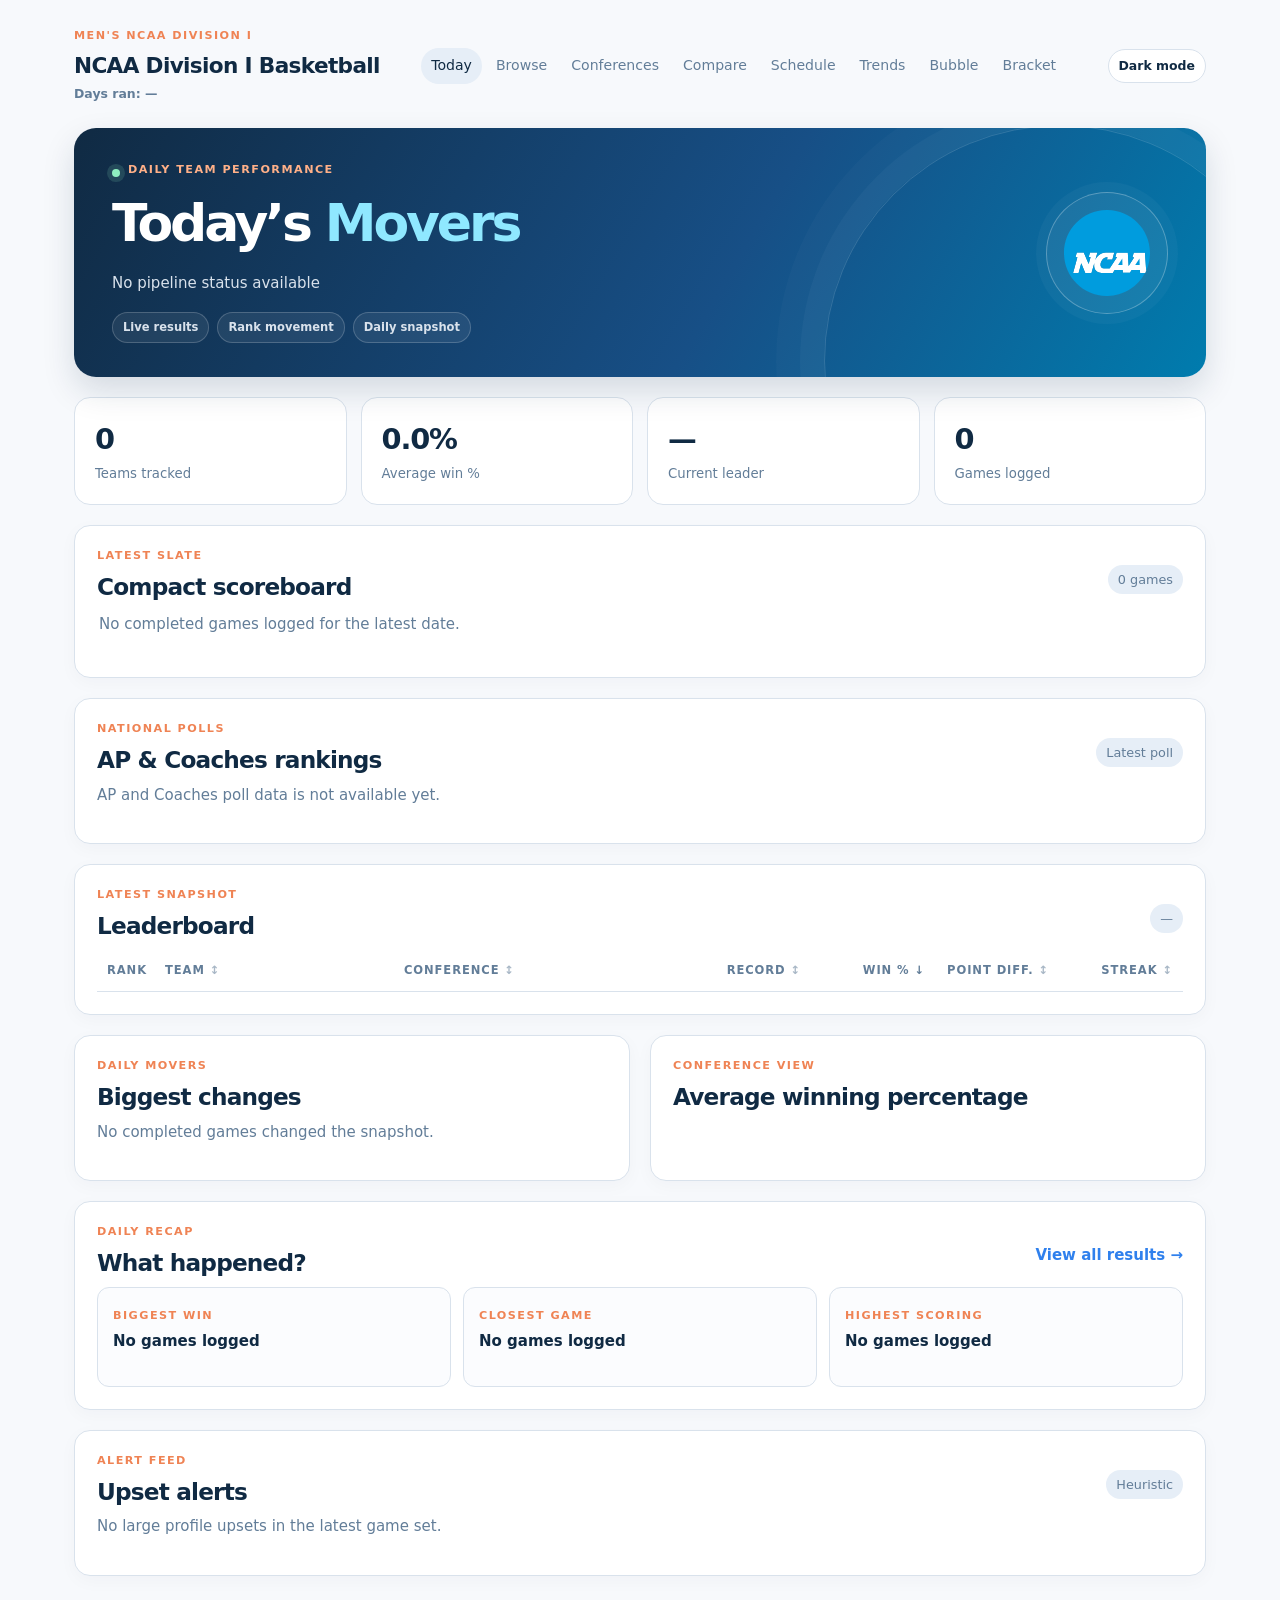
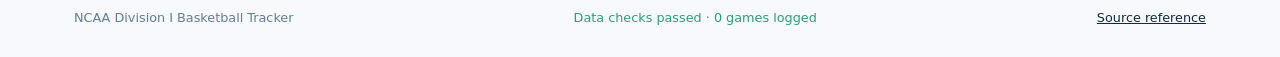
==== site/index.html @ 57444e2e "style: capitalize movers banner label" ====
<!doctype html>
<html lang="en">
<head>
  <meta charset="utf-8">
  <meta name="viewport" content="width=device-width, initial-scale=1">
  <meta name="theme-color" content="#102a43">
  <link rel="manifest" href="manifest.webmanifest"><link rel="icon" type="image/svg+xml" href="assets/ncaa-logo.svg">
  <link rel="stylesheet" href="assets/style.css?v=36">
  <title>NCAA Division I Basketball</title>
</head>
<body data-page="today">
  <header class="site-header">
    <div><p class="eyebrow">Men's NCAA Division I</p><h1>NCAA Division I Basketball</h1><span class="header-days" data-days-ran>Days ran: —</span></div>
    <nav><a class="active" href="index.html">Today</a><a href="browse.html">Browse</a><a href="conferences.html">Conferences</a><a href="compare.html">Compare</a><a href="schedule.html">Schedule</a><a href="trends.html">Trends</a><a href="bubble.html">Bubble</a><a href="bracket.html">Bracket</a></nav><div class="header-actions"><button id="theme-toggle" class="theme-toggle" type="button" aria-pressed="false">Dark mode</button></div>
  </header>
  <main>
    <section class="hero today-hero"><div class="hero-copy"><div class="hero-kicker"><span class="hero-live-dot"></span><p class="eyebrow">Daily team performance</p></div><h2>Today’s <span>Movers</span></h2><p class="muted hero-status" id="run-status">Loading tracker data…</p><div class="hero-tags"><span>Live results</span><span>Rank movement</span><span>Daily snapshot</span></div></div><div class="hero-mark"><img src="assets/ncaa-logo.svg" alt="NCAA logo"></div></section>
    <section class="metric-grid" id="metrics"></section>
    <section class="panel scoreboard-panel"><div class="panel-heading"><div><p class="eyebrow">Latest slate</p><h2>Compact scoreboard</h2></div><span class="pill" id="scoreboard-count">—</span></div><div id="scoreboard" class="scoreboard-strip"></div></section>
    <section class="panel polls-panel"><div class="panel-heading"><div><p class="eyebrow">National polls</p><h2>AP &amp; Coaches rankings</h2></div><span class="pill" id="poll-week">Loading…</span></div><div id="polls" class="poll-grid"></div></section>
    <section class="panel"><div class="panel-heading"><div><p class="eyebrow">Latest snapshot</p><h2>Leaderboard</h2></div><span class="pill" id="latest-date">—</span></div><div class="table-wrap"><table id="leaders"><thead><tr><th>Rank</th><th data-sort="item" tabindex="0" title="Sort by team">Team</th><th data-sort="conference" tabindex="0" title="Sort by conference">Conference</th><th data-sort="record" tabindex="0" title="Sort by record">Record</th><th data-sort="win_pct" tabindex="0" title="Sort by win percentage">Win %</th><th data-sort="point_diff" tabindex="0" title="Sort by point differential">Point diff.</th><th data-sort="streak" tabindex="0" title="Sort by streak">Streak</th></tr></thead><tbody></tbody></table></div></section>
    <section class="split-grid"><div class="panel"><p class="eyebrow">Daily movers</p><h2>Biggest changes</h2><div id="movers" class="stack-list"></div></div><div class="panel"><p class="eyebrow">Conference view</p><h2>Average winning percentage</h2><div id="conferences" class="bar-list"></div></div></section>
    <section class="panel"><div class="panel-heading"><div><p class="eyebrow">Daily recap</p><h2>What happened?</h2></div><a class="text-link" href="schedule.html">View all results →</a></div><div id="daily-recap" class="recap-grid"></div></section>
    <section class="panel"><div class="panel-heading"><div><p class="eyebrow">Alert feed</p><h2>Upset alerts</h2></div><span class="pill">Heuristic</span></div><div id="upsets" class="stack-list"></div></section>
  </main>
  <footer><span>NCAA Division I Basketball Tracker</span><span id="data-quality">Checking data…</span><a href="https://www.ncaa.com/scoreboard/basketball-men/d1" rel="noreferrer">Source reference</a></footer>
  <script src="assets/app.js?v=36"></script>
</body>
</html>
---- site/assets/style.css ----
:root { --ink:#102a43; --muted:#627d98; --paper:#f7f9fc; --panel:#fff; --subtle:#fbfcfe; --line:#d9e2ec; --soft:#e6eef7; --control:#fff; --accent:#ef8354; --blue:#2f80ed; --green:#2d9d78; --red:#c0504d; --green-soft:#dff3eb; --red-soft:#fae8e7; --accent-soft:#fff1eb; --tooltip-bg:#102a43; --tooltip-ink:#fff; }
:root[data-theme="dark"] { color-scheme:dark; --ink:#e8eef7; --muted:#9fb3c8; --paper:#0d1824; --panel:#142437; --subtle:#102030; --line:#2a4058; --soft:#20364e; --control:#102030; --accent:#ff9a6d; --blue:#67a5ff; --green:#55c99c; --red:#f08b88; --green-soft:#1d4a3c; --red-soft:#522c31; --accent-soft:#4b2b21; --tooltip-bg:#e8eef7; --tooltip-ink:#102a43; }
* { box-sizing:border-box; }
body { margin:0; background:var(--paper); color:var(--ink); font:15px/1.5 Inter, ui-sans-serif, system-ui, -apple-system, BlinkMacSystemFont, "Segoe UI", sans-serif; }
a { color:inherit; }
.site-header, main, footer { max-width:1180px; margin:0 auto; padding-left:24px; padding-right:24px; }
.site-header { display:flex; align-items:center; justify-content:space-between; gap:24px; padding-top:28px; padding-bottom:24px; }
h1,h2,h3,p { margin-top:0; } h1 { margin-bottom:0; font-size:1.35rem; letter-spacing:-.03em; } h2 { margin-bottom:6px; font-size:1.45rem; letter-spacing:-.035em; } h3 { margin-bottom:5px; font-size:1.3rem; }
nav { display:flex; gap:4px; flex-wrap:wrap; justify-content:flex-end; } nav a { padding:7px 10px; text-decoration:none; color:var(--muted); border-radius:999px; font-size:.88rem; } nav a:hover, nav a.active { color:var(--ink); background:var(--soft); }
.eyebrow { margin-bottom:5px; color:var(--accent); font-size:.7rem; font-weight:800; letter-spacing:.13em; text-transform:uppercase; } .muted { color:var(--muted); }
.hero { display:flex; align-items:center; justify-content:space-between; min-height:205px; padding:34px 38px; margin-bottom:20px; border-radius:22px; background:linear-gradient(125deg,#102a43,#1d4e89); color:white; box-shadow:0 14px 32px #102a4325; } .hero .eyebrow { color:#ffb088; } .hero h2 { font-size:2.7rem; max-width:600px; margin-bottom:8px; } .hero .muted { color:#d9e2ec; } .hero-mark { display:grid; place-items:center; width:92px; height:92px; border:1px solid #ffffff40; border-radius:50%; background:#ffffff12; font-size:3rem; transform:rotate(-8deg); } .hero.compact { min-height:140px; }
.today-hero { position:relative; min-height:230px; overflow:hidden; background:linear-gradient(120deg,#102a43 0%,#174f86 58%,#007cae 100%); }.today-hero::after { content:""; position:absolute; right:-90px; bottom:-220px; width:470px; height:470px; border:1px solid #ffffff25; border-radius:50%; box-shadow:0 0 0 24px #ffffff08,0 0 0 48px #ffffff05; }.hero-copy { position:relative; z-index:1; }.hero-kicker { display:flex; align-items:center; gap:8px; }.hero-kicker .eyebrow { margin-bottom:5px; }.hero-live-dot { width:8px; height:8px; border-radius:50%; background:#8ff0c0; box-shadow:0 0 0 5px #8ff0c025; }.today-hero h2 { max-width:650px; margin-bottom:10px; font-size:3.25rem; letter-spacing:-.06em; }.today-hero h2 span { color:#8fe8ff; }.hero-status { max-width:600px; margin-bottom:18px; }.hero-tags { display:flex; flex-wrap:wrap; gap:8px; }.hero-tags span { padding:6px 10px; border:1px solid #ffffff30; border-radius:999px; background:#ffffff12; color:#d9e2ec; font-size:.72rem; font-weight:700; }.today-hero .hero-mark { z-index:1; flex:0 0 122px; width:122px; height:122px; border-color:#ffffff45; background:#ffffff14; transform:none; box-shadow:0 0 0 10px #ffffff08; }.today-hero .hero-mark img { width:86px; height:86px; object-fit:contain; }
.hero.compact:not(.team-profile-hero) { position:relative; min-height:166px; overflow:hidden; border:1px solid #ffffff18; background:linear-gradient(120deg,#102a43 0%,#174f86 62%,#007cae 100%); }.hero.compact:not(.team-profile-hero)::before { content:""; position:absolute; z-index:0; top:50%; right:42px; width:84px; height:84px; background:url("ncaa-logo.svg") center/contain no-repeat; opacity:.9; transform:translateY(-50%); }.hero.compact:not(.team-profile-hero)::after { content:""; position:absolute; right:-90px; bottom:-240px; width:430px; height:430px; border:1px solid #ffffff22; border-radius:50%; box-shadow:0 0 0 22px #ffffff07,0 0 0 44px #ffffff04; }.hero.compact:not(.team-profile-hero) > div:first-child { position:relative; z-index:1; max-width:calc(100% - 130px); }.hero.compact:not(.team-profile-hero) .eyebrow { color:#8fe8ff; }.hero.compact:not(.team-profile-hero) h2 { margin-bottom:9px; font-size:2.25rem; letter-spacing:-.05em; }.hero.compact:not(.team-profile-hero) .muted { max-width:760px; color:#d9e2ec; }
.header-days { display:block; margin-top:3px; color:var(--muted); font-size:.78rem; font-weight:700; }
.metric-grid, .summary-grid { display:grid; grid-template-columns:repeat(4,1fr); gap:14px; margin-bottom:20px; }.summary-grid { grid-template-columns:repeat(3,1fr); margin-top:16px; }.metric { padding:20px; background:var(--panel); border:1px solid var(--line); border-radius:16px; }.metric strong { display:block; font-size:1.8rem; letter-spacing:-.04em; }.metric span { color:var(--muted); font-size:.83rem; }
.panel { padding:22px; margin-bottom:20px; background:var(--panel); border:1px solid var(--line); border-radius:16px; box-shadow:0 5px 18px #102a4308; }.panel-heading,.chart-label { display:flex; align-items:center; justify-content:space-between; gap:16px; }.pill { padding:5px 10px; border-radius:999px; background:var(--soft); color:var(--muted); font-size:.8rem; }.text-link { color:var(--blue); text-decoration:none; font-weight:700; }.split-grid { display:grid; grid-template-columns:1fr 1fr; gap:20px; }.stack-list,.bar-list { display:grid; gap:10px; }.stack-row,.bar-row { display:flex; align-items:center; justify-content:space-between; gap:12px; padding:10px 0; border-bottom:1px solid var(--line); }.stack-row:last-child,.bar-row:last-child { border-bottom:0; }.delta-positive { color:var(--green); }.delta-negative { color:var(--red); }
.table-wrap { overflow:auto; } table { width:100%; border-collapse:collapse; min-width:660px; } th,td { padding:12px 10px; border-bottom:1px solid var(--line); text-align:left; white-space:nowrap; } th { color:var(--muted); font-size:.72rem; letter-spacing:.08em; text-transform:uppercase; } td:first-child { font-weight:700; } tbody tr:hover { background:var(--subtle); }
#leaders, #browse-table { table-layout:fixed; }
#leaders th:first-child, #leaders td:first-child, #browse-table th:first-child, #browse-table td:first-child { width:58px; text-align:center; }
#leaders th:nth-child(2), #leaders td:nth-child(2) { width:22%; text-align:left; }
#leaders th:nth-child(3), #leaders td:nth-child(3) { width:27%; text-align:left; }
#leaders th:nth-child(n+4), #leaders td:nth-child(n+4), #browse-table th:nth-child(n+4), #browse-table td:nth-child(n+4) { text-align:right; }
#browse-table th:nth-child(2), #browse-table td:nth-child(2) { width:21%; text-align:left; }
#browse-table th:nth-child(3), #browse-table td:nth-child(3) { width:25%; text-align:left; }
#browse-table th:nth-child(4), #browse-table td:nth-child(4) { width:58px; }
#browse-table th:nth-child(5), #browse-table td:nth-child(5), #browse-table th:nth-child(6), #browse-table td:nth-child(6) { width:82px; }
#browse-table th:nth-child(7), #browse-table td:nth-child(7), #browse-table th:nth-child(8), #browse-table td:nth-child(8), #browse-table th:nth-child(9), #browse-table td:nth-child(9), #browse-table th:nth-child(10), #browse-table td:nth-child(10) { width:78px; }
#leaders th[data-sort] { cursor:pointer; user-select:none; }
#leaders th[data-sort]::after { content:" ↕"; color:var(--muted); opacity:.55; }
#leaders th[data-sort][data-order="asc"]::after { content:" ↑"; opacity:1; }
#leaders th[data-sort][data-order="desc"]::after { content:" ↓"; opacity:1; }
.rank-pill { display:inline-grid; place-items:center; min-width:24px; height:24px; margin-right:8px; border-radius:50%; background:var(--soft); color:var(--ink); font-size:.72rem; font-weight:800; }
.rank-cell { width:58px; color:var(--muted); text-align:center; font-weight:800; }.rank-number { display:inline-block; min-width:22px; }.rank-move { display:inline-block; margin-left:4px; font-size:.66rem; font-weight:900; }.rank-move.up { color:var(--green); }.rank-move.down { color:var(--red); }.rank-move.neutral { color:var(--muted); opacity:.7; }
.team-cell { display:inline-flex; align-items:center; gap:9px; min-width:0; }
.team-link { display:inline-flex; align-items:center; gap:9px; min-width:0; flex:1; color:inherit; text-decoration:none; }.team-link:hover .team-name { color:var(--blue); }
.logo-frame { position:relative; display:inline-block; width:30px; height:30px; flex:0 0 30px; }
.team-logo, .logo-fallback { position:absolute; inset:0; width:30px; height:30px; border-radius:50%; }
.team-logo { object-fit:contain; z-index:1; background:#fff; }
.logo-fallback { display:grid; place-items:center; background:var(--soft); color:var(--ink); font-size:.62rem; font-weight:800; letter-spacing:-.03em; }.team-name { flex:1; min-width:0; overflow:hidden; text-overflow:ellipsis; }
.conference-cell { display:inline-flex; align-items:center; gap:7px; min-width:0; }.conference-name { overflow:hidden; text-overflow:ellipsis; }.conference-mark { position:relative; display:inline-block; width:25px; height:25px; flex:0 0 25px; }.conference-mark.large { width:38px; height:38px; flex-basis:38px; }.conference-logo, .conference-logo-fallback { position:absolute; inset:0; width:100%; height:100%; border-radius:7px; }.conference-logo { z-index:1; object-fit:contain; background:#fff; }.conference-logo-fallback { display:grid; place-items:center; padding:2px; background:var(--soft); color:var(--ink); font-size:.46rem; font-weight:900; line-height:1; text-align:center; }.conference-mark.large .conference-logo-fallback { font-size:.58rem; }
.team-card .team-cell { font-size:1.3rem; }
.controls { display:flex; align-items:end; gap:14px; flex-wrap:wrap; margin-bottom:18px; } label { display:grid; gap:5px; color:var(--muted); font-size:.78rem; font-weight:700; } input,select { min-width:170px; padding:9px 11px; border:1px solid var(--line); border-radius:9px; background:var(--control); color:var(--ink); font:inherit; }.control-title { margin:0 0 8px auto; font-size:1rem; }.table-note { align-self:center; margin-left:auto; color:var(--muted); font-size:.82rem; }.checkbox-label { display:flex; align-items:center; gap:8px; min-height:38px; }.checkbox-label input { min-width:16px; width:16px; height:16px; accent-color:var(--blue); }
.recap-grid { display:grid; grid-template-columns:repeat(3,1fr); gap:12px; }.recap-card { min-height:100px; padding:15px; border:1px solid var(--line); border-radius:12px; background:var(--subtle); }.recap-card strong { display:block; margin:5px 0 10px; }.recap-card small { color:var(--muted); }
.alert-row { display:flex; align-items:center; justify-content:space-between; gap:12px; padding:12px 0; border-bottom:1px solid var(--line); }.alert-row:last-child { border-bottom:0; }.badge { display:inline-block; padding:4px 8px; border-radius:999px; background:var(--accent-soft); color:var(--accent); font-size:.68rem; font-weight:800; letter-spacing:.06em; text-transform:uppercase; }.badge.winner { background:var(--green-soft); color:var(--green); }.badge.loser { background:var(--red-soft); color:var(--red); }
.comparison-grid { display:grid; grid-template-columns:1fr 1fr; gap:14px; }.team-card { padding:20px; border:1px solid var(--line); border-radius:14px; background:var(--subtle); }.team-card h3 { margin-bottom:10px; }.team-card > strong { display:block; font-size:2rem; letter-spacing:-.05em; }.team-card > span:not(.eyebrow) { color:var(--muted); }.form-strip { display:flex; gap:5px; margin-top:15px; }.form-strip.large { gap:8px; min-height:34px; }.form-dot { display:inline-grid; place-items:center; width:25px; height:25px; border-radius:50%; font-size:.68rem; font-weight:800; }.form-dot.winner { background:var(--green-soft); color:var(--green); }.form-dot.loser { background:var(--red-soft); color:var(--red); }.comparison-bars { display:grid; gap:13px; margin-top:22px; padding-top:20px; border-top:1px solid var(--line); }.comparison-row { display:grid; grid-template-columns:95px 70px 1fr 70px; align-items:center; gap:10px; }.comparison-row > span { color:var(--muted); font-size:.82rem; }.comparison-row > strong:last-child { text-align:right; }.compare-bar { display:flex; gap:3px; align-items:center; }.compare-bar i,.compare-bar em { display:block; height:8px; border-radius:999px; background:var(--blue); }.compare-bar em { background:var(--accent); }
.chart-card { margin-top:20px; padding-top:18px; border-top:1px solid var(--line); }.chart-label strong { color:var(--blue); } canvas { display:block; width:100%; height:240px; margin-top:8px; }
.header-actions { display:flex; align-items:center; gap:8px; }
.theme-toggle { padding:7px 10px; border:1px solid var(--line); border-radius:999px; background:var(--panel); color:var(--ink); font:inherit; font-size:.78rem; font-weight:700; cursor:pointer; }
.theme-toggle:hover, .favorite-button:hover { border-color:var(--blue); color:var(--blue); }
.favorite-button { flex:0 0 auto; width:25px; height:25px; padding:0; border:1px solid transparent; border-radius:50%; background:transparent; color:var(--muted); font-size:1.05rem; line-height:1; cursor:pointer; }
.favorite-button.is-favorite { color:#e2a400; }
[data-tooltip] { position:relative; }
[data-tooltip] { cursor:help; }
[data-tooltip]::after { content:attr(data-tooltip); position:absolute; z-index:30; left:50%; bottom:calc(100% + 8px); width:max-content; max-width:240px; padding:7px 9px; border-radius:7px; background:var(--tooltip-bg); color:var(--tooltip-ink); font-size:.72rem; font-weight:500; line-height:1.35; letter-spacing:0; text-transform:none; white-space:normal; box-shadow:0 5px 16px #102a4330; opacity:0; pointer-events:none; transform:translate(-50%, 4px); transition:opacity .15s ease, transform .15s ease; }
[data-tooltip]:hover::after, [data-tooltip]:focus-visible::after { opacity:1; transform:translate(-50%, 0); }
.tooltip-term { border-bottom:1px dotted currentColor; }
.scoreboard-strip { display:flex; gap:10px; overflow-x:auto; padding:2px 2px 5px; }
.score-card { flex:0 0 220px; padding:12px; border:1px solid var(--line); border-radius:12px; background:var(--subtle); }
.score-card-top { display:flex; align-items:center; justify-content:space-between; min-height:20px; margin-bottom:5px; color:var(--muted); font-size:.68rem; font-weight:700; text-transform:uppercase; }
.score-card-top .badge { padding:3px 6px; font-size:.58rem; }
.score-line { display:flex; align-items:center; gap:8px; padding:5px 0; }.score-line .team-cell { flex:1; min-width:0; gap:6px; font-size:.82rem; }.score-line .logo-frame, .score-line .team-logo, .score-line .logo-fallback { width:24px; height:24px; }.score-line .logo-frame { flex-basis:24px; }.score-line strong { min-width:24px; text-align:right; font-size:1rem; }.score-line.score-winner strong { color:var(--ink); }.score-line:not(.score-winner) strong { color:var(--muted); font-weight:500; }
.poll-grid { display:grid; grid-template-columns:repeat(2,minmax(0,1fr)); gap:14px; }.poll-card { min-width:0; padding:16px; border:1px solid var(--line); border-radius:12px; background:var(--subtle); }.poll-card-heading { display:flex; align-items:flex-start; justify-content:space-between; gap:10px; margin-bottom:8px; }.poll-card-heading h3 { margin-bottom:0; }.poll-list { display:grid; gap:0; }.poll-row { display:flex; align-items:center; gap:7px; min-height:42px; padding:5px 0; border-bottom:1px solid var(--line); }.poll-row:last-child { border-bottom:0; }.poll-rank { flex:0 0 24px; color:var(--muted); font-size:.78rem; font-weight:900; text-align:center; }.poll-row .team-cell { flex:1; min-width:0; gap:6px; font-size:.84rem; }.poll-row .logo-frame, .poll-row .team-logo, .poll-row .logo-fallback { width:24px; height:24px; }.poll-row .logo-frame { flex-basis:24px; }.poll-meta { max-width:145px; overflow:hidden; color:var(--muted); font-size:.65rem; text-align:right; text-overflow:ellipsis; white-space:nowrap; }.poll-trend { flex:0 0 27px; font-size:.7rem; font-weight:900; text-align:right; }.poll-trend.up { color:var(--green); }.poll-trend.down { color:var(--red); }.poll-trend.neutral { color:var(--muted); }
.team-profile-hero { align-items:center; }.team-profile-hero h2 { margin-bottom:6px; }.team-hero-logo { display:grid; place-items:center; min-width:130px; }.team-hero-logo .team-cell { display:flex; flex-direction:column; gap:7px; }.team-hero-logo .team-link { display:block; }.team-hero-logo .team-name { display:none; }.team-hero-logo .logo-frame, .team-hero-logo .team-logo, .team-hero-logo .logo-fallback { width:82px; height:82px; }.team-hero-logo .logo-frame { flex-basis:82px; }.team-poll-list { display:grid; gap:0; }.team-poll-row { display:grid; grid-template-columns:1fr auto; gap:5px 12px; align-items:center; padding:11px 0; border-bottom:1px solid var(--line); }.team-poll-row:last-child { border-bottom:0; }.team-poll-row strong { font-size:1.3rem; }.team-poll-row small { grid-column:1 / -1; color:var(--muted); }.team-poll-row small .poll-trend { margin-left:6px; }.team-chart-grid { display:grid; grid-template-columns:1fr 1fr; gap:20px; }.team-chart-grid .chart-card { margin-top:0; padding-top:0; border-top:0; }
.team-profile-hero { border-top:4px solid var(--team-accent,var(--blue)); background:linear-gradient(135deg,var(--subtle),var(--team-accent-soft,var(--panel))); }.team-profile-hero .team-hero-logo { padding:12px; border-radius:18px; background:var(--panel); box-shadow:0 0 0 6px var(--team-accent-soft,rgba(47,128,237,.1)); }.team-color-accent .logo-frame { box-shadow:0 0 0 2px var(--team-accent); }.conference-color-accent .conference-mark { box-shadow:0 0 0 2px var(--conference-accent-soft); }.conference-color-accent .conference-name { color:var(--conference-accent); font-weight:800; } #conference-table tbody tr.conference-team-row { box-shadow:inset 3px 0 0 var(--team-accent); } #conference-table tbody tr.conference-team-row .team-name { border-bottom:2px solid var(--team-accent); }
.team-profile-hero { background:var(--panel); }.team-profile-hero .team-hero-logo { box-shadow:0 0 0 3px var(--team-accent-soft,rgba(47,128,237,.1)); }.conference-color-accent .conference-name { color:var(--ink); }
.team-profile-hero { color:var(--ink); }.team-profile-hero .eyebrow { color:var(--team-accent,var(--accent)); }.team-profile-hero .muted { color:var(--muted); }
.bracket-actions { display:flex; flex-wrap:wrap; gap:8px; }.bracket-region { overflow:hidden; }.bracket-rounds { display:flex; gap:14px; overflow-x:auto; padding-bottom:6px; }.bracket-round { flex:0 0 230px; }.bracket-round h3 { color:var(--muted); font-size:.9rem; }.bracket-games { display:grid; gap:10px; }.bracket-game { padding:9px; border:1px solid var(--line); border-radius:10px; background:var(--panel); }.bracket-seed-label { margin-bottom:4px; color:var(--muted); font-size:.65rem; font-weight:800; letter-spacing:.08em; text-transform:uppercase; }.bracket-pick { display:flex; align-items:center; gap:6px; width:100%; padding:5px; border:1px solid transparent; border-radius:7px; background:transparent; color:var(--ink); font:inherit; text-align:left; cursor:pointer; }.bracket-pick:hover { background:var(--soft); }.bracket-pick.selected { border-color:var(--blue); background:var(--soft); }.bracket-pick .team-cell { flex:1; min-width:0; gap:6px; font-size:.78rem; }.bracket-pick .logo-frame, .bracket-pick .team-logo, .bracket-pick .logo-fallback { width:23px; height:23px; }.bracket-pick .logo-frame { flex-basis:23px; }.bracket-score { flex:0 0 28px; text-align:right; font-size:.8rem; }.bracket-game small { display:block; margin-top:5px; color:var(--muted); font-size:.65rem; }.final-grid { display:grid; grid-template-columns:1fr 1fr; gap:14px; }.championship-game { grid-column:1 / -1; width:100%; max-width:360px; justify-self:center; }.status-good { color:var(--green); }.status-warn { color:var(--red); } footer { display:flex; justify-content:space-between; gap:12px; padding-top:12px; padding-bottom:30px; color:var(--muted); font-size:.8rem; } footer a { color:var(--ink); }
.bracket-actions { display:flex; flex-wrap:wrap; gap:8px; } #bracket-summary { grid-template-columns:repeat(3,minmax(0,1fr)); } #bracket-regions { display:grid; grid-template-columns:repeat(2,minmax(0,1fr)); gap:20px; } .bracket-region { padding:16px; border-top:4px solid var(--blue); } .bracket-region.right { border-top-color:var(--accent); } .bracket-region .panel-heading { margin-bottom:10px; padding-bottom:10px; border-bottom:1px solid var(--line); } .bracket-region .panel-heading h2 { margin-bottom:0; font-size:1.2rem; } .bracket-rounds { display:flex; gap:0; min-width:0; overflow-x:auto; padding:4px 0 8px; } .bracket-region.right .bracket-rounds { flex-direction:row-reverse; } .bracket-round { flex:1 0 118px; min-width:118px; } .bracket-round h3 { margin-bottom:7px; color:var(--muted); font-size:.6rem; letter-spacing:.08em; text-align:center; text-transform:uppercase; } .bracket-games { display:grid; grid-template-rows:repeat(8,minmax(0,1fr)); min-height:720px; position:relative; gap:0; } .bracket-round:nth-child(2) .bracket-game { grid-row:span 2; } .bracket-round:nth-child(3) .bracket-game { grid-row:span 4; } .bracket-round:nth-child(4) .bracket-game { grid-row:span 8; } .bracket-game { align-self:center; min-width:0; min-height:74px; margin:4px 4px; padding:5px; position:relative; border:1px solid var(--line); border-left:3px solid var(--blue); border-radius:8px; background:var(--subtle); box-shadow:0 3px 10px #102a4310; } .bracket-region.right .bracket-game { border-right:3px solid var(--accent); border-left:1px solid var(--line); } .bracket-round:not(:last-child) .bracket-game::after { content:""; position:absolute; top:50%; right:-9px; width:8px; border-top:1px solid var(--line); } .bracket-round:not(:first-child) .bracket-game::before { content:""; position:absolute; top:25%; left:-9px; height:50%; border-left:1px solid var(--line); } .bracket-region.right .bracket-round:not(:last-child) .bracket-game::after { right:auto; left:-9px; } .bracket-region.right .bracket-round:not(:first-child) .bracket-game::before { right:-9px; left:auto; } .bracket-seed-label { margin-bottom:3px; font-size:.55rem; } .bracket-pick { gap:3px; min-width:0; padding:3px 2px; } .bracket-seed { flex:0 0 13px; color:var(--muted); font-size:.6rem; font-weight:800; text-align:center; } .bracket-pick .team-cell { gap:4px; font-size:.68rem; } .bracket-pick .team-name { overflow:hidden; text-overflow:ellipsis; white-space:nowrap; } .bracket-pick .logo-frame, .bracket-pick .team-logo, .bracket-pick .logo-fallback { width:20px; height:20px; } .bracket-pick .logo-frame { flex-basis:20px; } .bracket-score { flex-basis:23px; font-size:.68rem; } .bracket-game small { overflow:hidden; margin-top:3px; font-size:.55rem; text-overflow:ellipsis; white-space:nowrap; } .final-four-board { display:grid; grid-template-columns:1fr 1fr; gap:20px; align-items:start; } .final-four-game { padding:14px; border:1px solid var(--line); border-radius:12px; background:var(--subtle); } .final-four-game .bracket-game { margin:0; box-shadow:none; } .championship-game { grid-column:1 / -1; width:100%; max-width:400px; justify-self:center; padding:16px; border:2px solid var(--accent); border-radius:14px; background:var(--accent-soft); } .championship-game .bracket-game { margin:0; border-color:var(--accent); box-shadow:none; }
.bracket-pick:disabled { cursor:default; opacity:.72; }.bracket-pick:disabled:hover { background:transparent; }.bracket-slot { display:flex; align-items:center; gap:4px; min-height:26px; padding:3px 2px; color:var(--muted); font-size:.62rem; }.bracket-slot.empty { border-bottom:1px dashed var(--line); }
@media (max-width:900px) { nav { justify-content:flex-start; }.site-header { align-items:flex-start; flex-direction:column; }.header-actions { position:absolute; top:24px; right:24px; }.comparison-row { grid-template-columns:75px 60px 1fr 60px; }.comparison-grid,.team-chart-grid { grid-template-columns:1fr; } #bracket-regions { grid-template-columns:1fr; } }
@media (max-width:760px) { .hero { padding:28px; }.hero h2 { font-size:2rem; }.hero-mark { display:none; }.metric-grid,.summary-grid,#bracket-summary { grid-template-columns:repeat(2,1fr); }.split-grid,.recap-grid,.poll-grid { grid-template-columns:1fr; }.control-title { margin:0; width:100%; order:-1; } footer { flex-direction:column; gap:8px; }.table-note { margin-left:0; }.bracket-actions { width:100%; }.bracket-round { flex-basis:108px; min-width:108px; }.bracket-games { min-height:660px; }.final-grid { grid-template-columns:1fr; }.final-four-board { grid-template-columns:1fr; }.championship-game { grid-column:auto; } }
@media (max-width:760px) { .today-hero { min-height:205px; }.today-hero h2 { font-size:2.35rem; }.today-hero .hero-mark { display:grid; flex-basis:72px; width:72px; height:72px; }.today-hero .hero-mark img { width:52px; height:52px; }.hero-tags span { padding:5px 8px; font-size:.65rem; } }
@media (max-width:760px) { .hero.compact:not(.team-profile-hero) { min-height:155px; padding:28px; }.hero.compact:not(.team-profile-hero)::before { right:20px; width:58px; height:58px; }.hero.compact:not(.team-profile-hero) > div:first-child { max-width:calc(100% - 78px); }.hero.compact:not(.team-profile-hero) h2 { font-size:1.9rem; } }
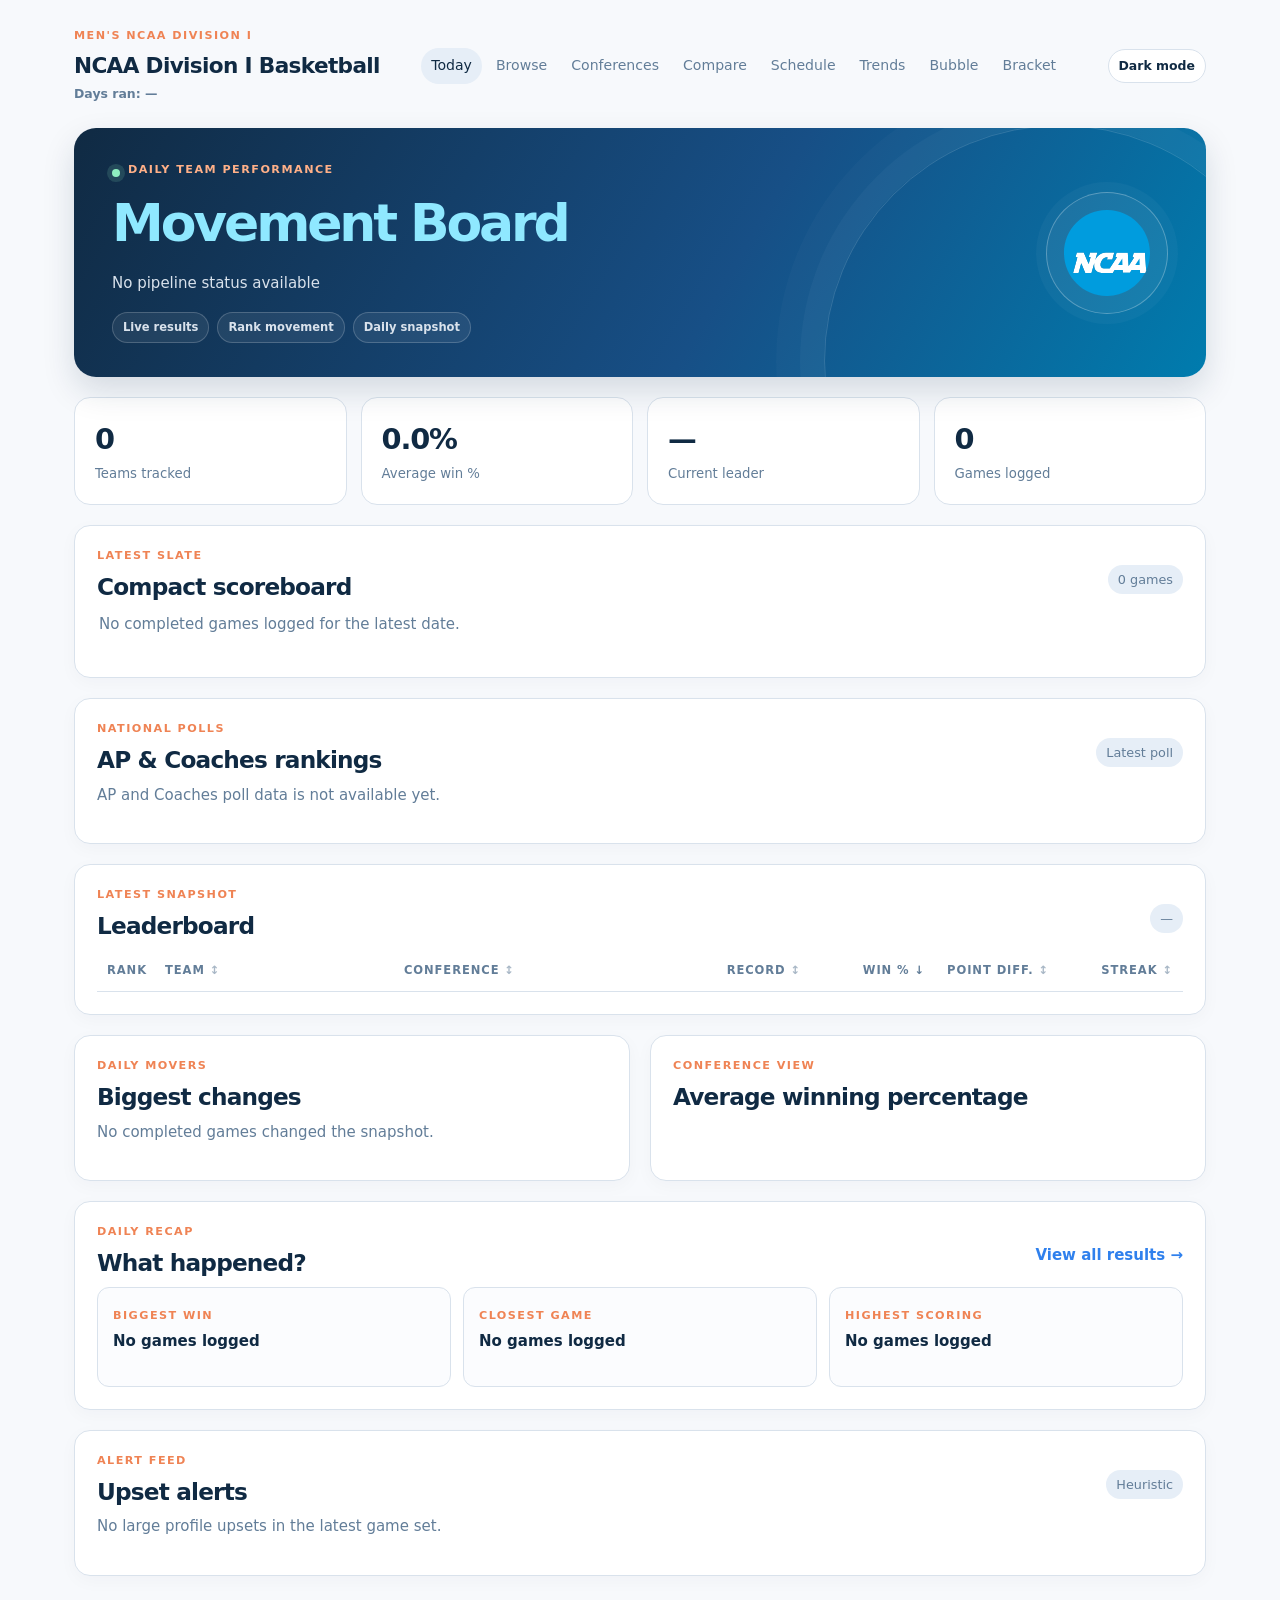
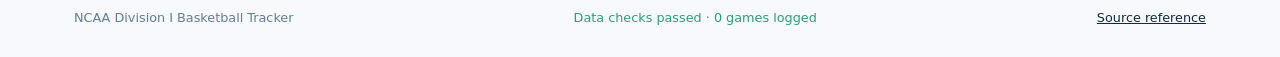
==== commit c78953fc: "style: rename movement banner" ====
--- a/site/index.html
+++ b/site/index.html
@@ -14,7 +14,7 @@
     <nav><a class="active" href="index.html">Today</a><a href="browse.html">Browse</a><a href="conferences.html">Conferences</a><a href="compare.html">Compare</a><a href="schedule.html">Schedule</a><a href="trends.html">Trends</a><a href="bubble.html">Bubble</a><a href="bracket.html">Bracket</a></nav><div class="header-actions"><button id="theme-toggle" class="theme-toggle" type="button" aria-pressed="false">Dark mode</button></div>
   </header>
   <main>
-    <section class="hero today-hero"><div class="hero-copy"><div class="hero-kicker"><span class="hero-live-dot"></span><p class="eyebrow">Daily team performance</p></div><h2>Today’s <span>Movers</span></h2><p class="muted hero-status" id="run-status">Loading tracker data…</p><div class="hero-tags"><span>Live results</span><span>Rank movement</span><span>Daily snapshot</span></div></div><div class="hero-mark"><img src="assets/ncaa-logo.svg" alt="NCAA logo"></div></section>
+    <section class="hero today-hero"><div class="hero-copy"><div class="hero-kicker"><span class="hero-live-dot"></span><p class="eyebrow">Daily team performance</p></div><h2><span>Movement Board</span></h2><p class="muted hero-status" id="run-status">Loading tracker data…</p><div class="hero-tags"><span>Live results</span><span>Rank movement</span><span>Daily snapshot</span></div></div><div class="hero-mark"><img src="assets/ncaa-logo.svg" alt="NCAA logo"></div></section>
     <section class="metric-grid" id="metrics"></section>
     <section class="panel scoreboard-panel"><div class="panel-heading"><div><p class="eyebrow">Latest slate</p><h2>Compact scoreboard</h2></div><span class="pill" id="scoreboard-count">—</span></div><div id="scoreboard" class="scoreboard-strip"></div></section>
     <section class="panel polls-panel"><div class="panel-heading"><div><p class="eyebrow">National polls</p><h2>AP &amp; Coaches rankings</h2></div><span class="pill" id="poll-week">Loading…</span></div><div id="polls" class="poll-grid"></div></section>
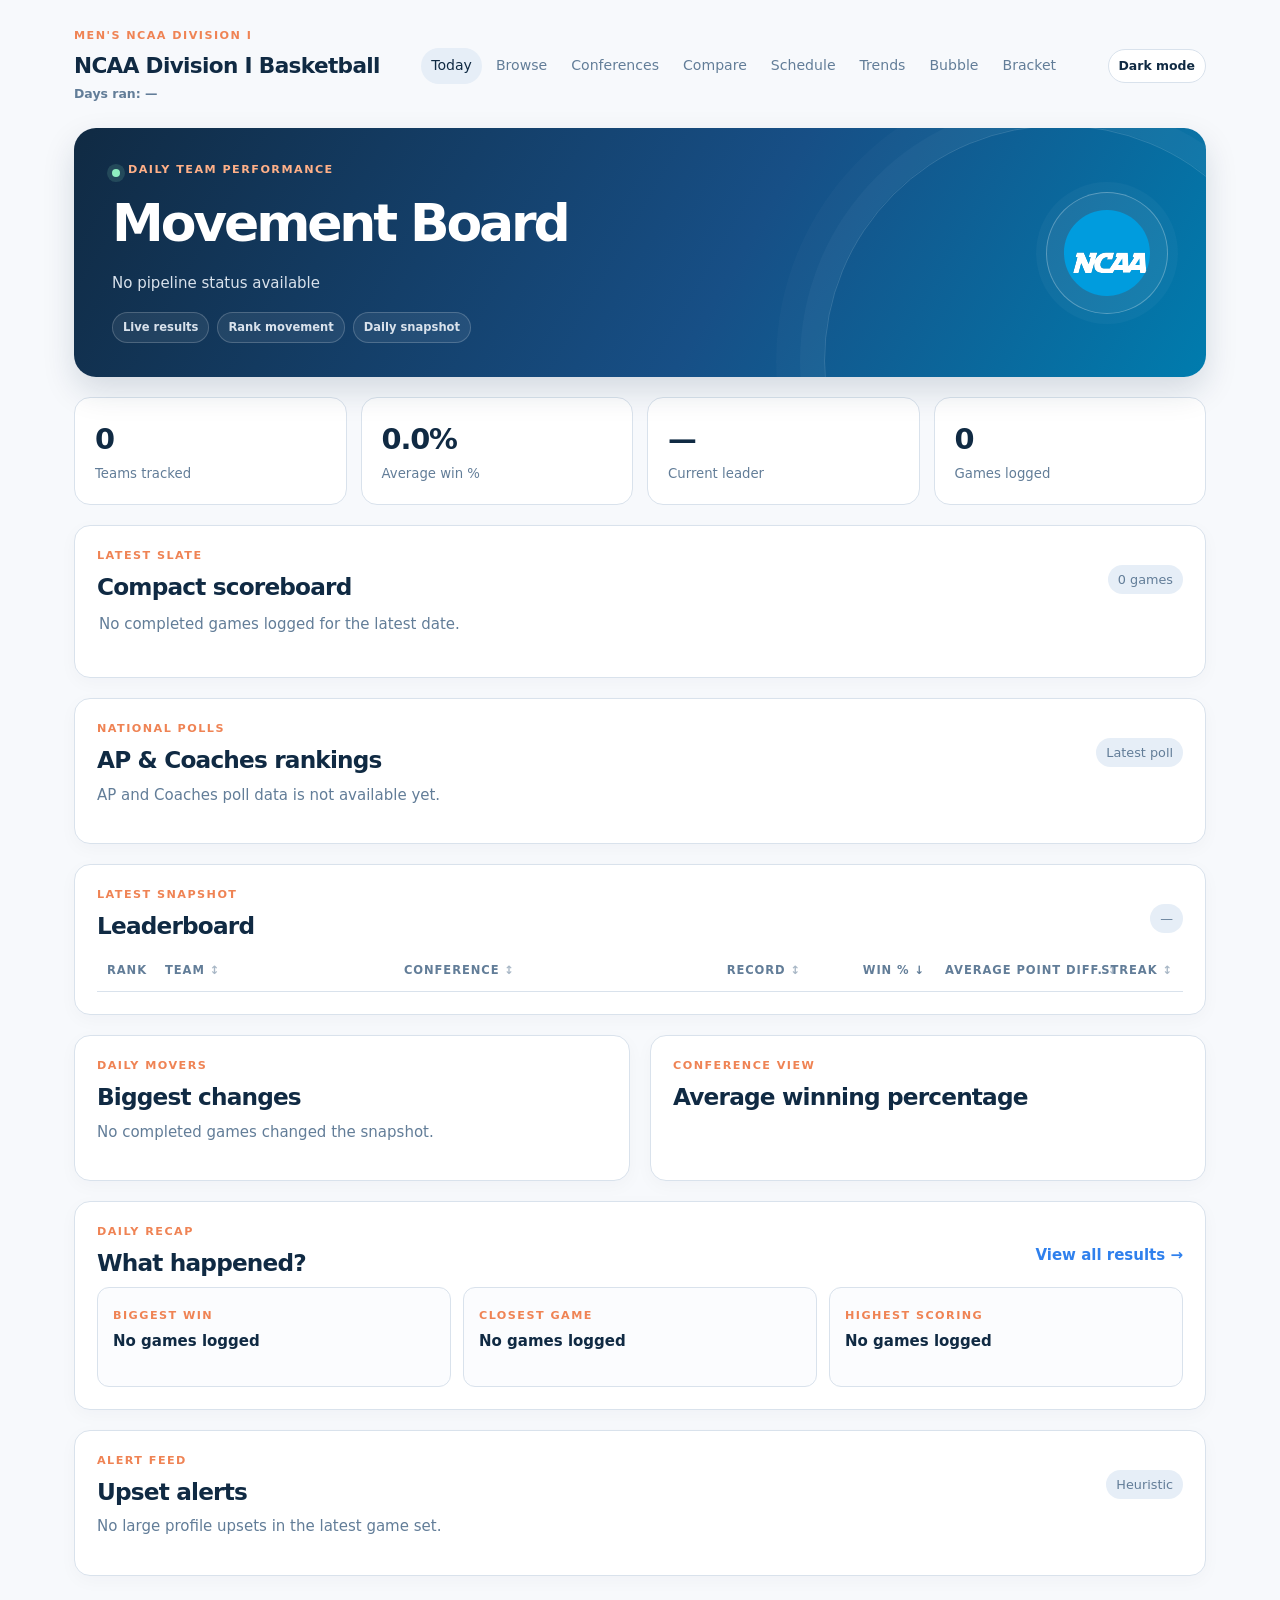
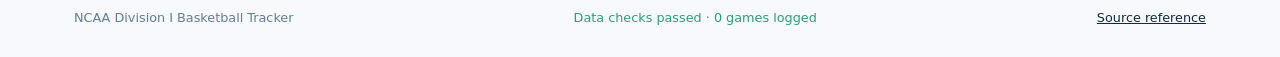
==== commit 8b287f80: "feat: use average point differential throughout tracker" ====
--- a/site/index.html
+++ b/site/index.html
@@ -5,7 +5,7 @@
   <meta name="viewport" content="width=device-width, initial-scale=1">
   <meta name="theme-color" content="#102a43">
   <link rel="manifest" href="manifest.webmanifest"><link rel="icon" type="image/svg+xml" href="assets/ncaa-logo.svg">
-  <link rel="stylesheet" href="assets/style.css?v=36">
+  <link rel="stylesheet" href="assets/style.css?v=37">
   <title>NCAA Division I Basketball</title>
 </head>
 <body data-page="today">
@@ -14,16 +14,16 @@
     <nav><a class="active" href="index.html">Today</a><a href="browse.html">Browse</a><a href="conferences.html">Conferences</a><a href="compare.html">Compare</a><a href="schedule.html">Schedule</a><a href="trends.html">Trends</a><a href="bubble.html">Bubble</a><a href="bracket.html">Bracket</a></nav><div class="header-actions"><button id="theme-toggle" class="theme-toggle" type="button" aria-pressed="false">Dark mode</button></div>
   </header>
   <main>
-    <section class="hero today-hero"><div class="hero-copy"><div class="hero-kicker"><span class="hero-live-dot"></span><p class="eyebrow">Daily team performance</p></div><h2><span>Movement Board</span></h2><p class="muted hero-status" id="run-status">Loading tracker data…</p><div class="hero-tags"><span>Live results</span><span>Rank movement</span><span>Daily snapshot</span></div></div><div class="hero-mark"><img src="assets/ncaa-logo.svg" alt="NCAA logo"></div></section>
+    <section class="hero today-hero"><div class="hero-copy"><div class="hero-kicker"><span class="hero-live-dot"></span><p class="eyebrow">Daily team performance</p></div><h2>Movement Board</h2><p class="muted hero-status" id="run-status">Loading tracker data…</p><div class="hero-tags"><span>Live results</span><span>Rank movement</span><span>Daily snapshot</span></div></div><div class="hero-mark"><img src="assets/ncaa-logo.svg" alt="NCAA logo"></div></section>
     <section class="metric-grid" id="metrics"></section>
     <section class="panel scoreboard-panel"><div class="panel-heading"><div><p class="eyebrow">Latest slate</p><h2>Compact scoreboard</h2></div><span class="pill" id="scoreboard-count">—</span></div><div id="scoreboard" class="scoreboard-strip"></div></section>
     <section class="panel polls-panel"><div class="panel-heading"><div><p class="eyebrow">National polls</p><h2>AP &amp; Coaches rankings</h2></div><span class="pill" id="poll-week">Loading…</span></div><div id="polls" class="poll-grid"></div></section>
-    <section class="panel"><div class="panel-heading"><div><p class="eyebrow">Latest snapshot</p><h2>Leaderboard</h2></div><span class="pill" id="latest-date">—</span></div><div class="table-wrap"><table id="leaders"><thead><tr><th>Rank</th><th data-sort="item" tabindex="0" title="Sort by team">Team</th><th data-sort="conference" tabindex="0" title="Sort by conference">Conference</th><th data-sort="record" tabindex="0" title="Sort by record">Record</th><th data-sort="win_pct" tabindex="0" title="Sort by win percentage">Win %</th><th data-sort="point_diff" tabindex="0" title="Sort by point differential">Point diff.</th><th data-sort="streak" tabindex="0" title="Sort by streak">Streak</th></tr></thead><tbody></tbody></table></div></section>
+    <section class="panel"><div class="panel-heading"><div><p class="eyebrow">Latest snapshot</p><h2>Leaderboard</h2></div><span class="pill" id="latest-date">—</span></div><div class="table-wrap"><table id="leaders"><thead><tr><th>Rank</th><th data-sort="item" tabindex="0" title="Sort by team">Team</th><th data-sort="conference" tabindex="0" title="Sort by conference">Conference</th><th data-sort="record" tabindex="0" title="Sort by record">Record</th><th data-sort="win_pct" tabindex="0" title="Sort by win percentage">Win %</th><th data-sort="point_diff" tabindex="0" title="Sort by average point differential">Average point diff.</th><th data-sort="streak" tabindex="0" title="Sort by streak">Streak</th></tr></thead><tbody></tbody></table></div></section>
     <section class="split-grid"><div class="panel"><p class="eyebrow">Daily movers</p><h2>Biggest changes</h2><div id="movers" class="stack-list"></div></div><div class="panel"><p class="eyebrow">Conference view</p><h2>Average winning percentage</h2><div id="conferences" class="bar-list"></div></div></section>
     <section class="panel"><div class="panel-heading"><div><p class="eyebrow">Daily recap</p><h2>What happened?</h2></div><a class="text-link" href="schedule.html">View all results →</a></div><div id="daily-recap" class="recap-grid"></div></section>
     <section class="panel"><div class="panel-heading"><div><p class="eyebrow">Alert feed</p><h2>Upset alerts</h2></div><span class="pill">Heuristic</span></div><div id="upsets" class="stack-list"></div></section>
   </main>
   <footer><span>NCAA Division I Basketball Tracker</span><span id="data-quality">Checking data…</span><a href="https://www.ncaa.com/scoreboard/basketball-men/d1" rel="noreferrer">Source reference</a></footer>
-  <script src="assets/app.js?v=36"></script>
+    <script src="assets/app.js?v=37"></script>
 </body>
 </html>
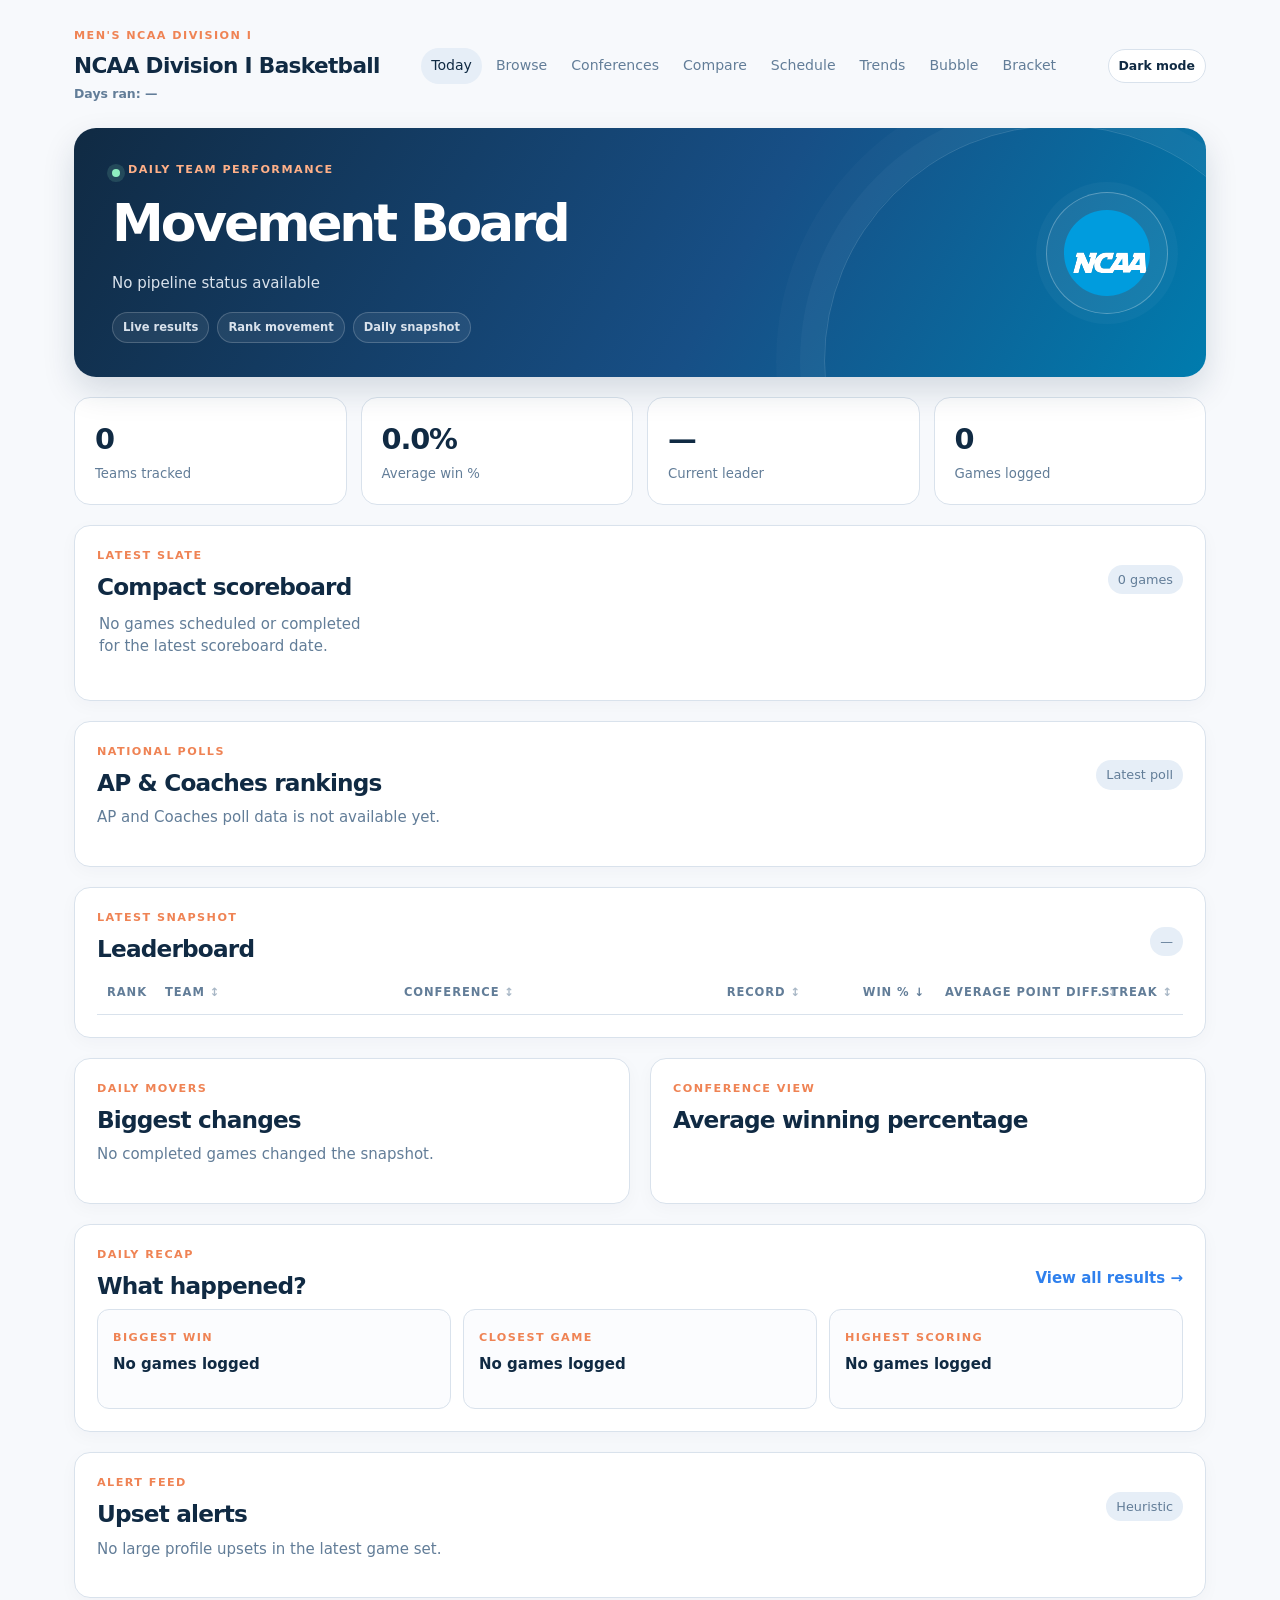
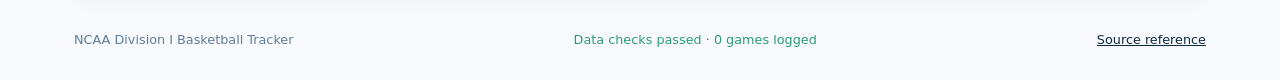
==== commit bcb34d2a: "feat: show every live and in-progress game" ====
--- a/site/index.html
+++ b/site/index.html
@@ -5,7 +5,7 @@
   <meta name="viewport" content="width=device-width, initial-scale=1">
   <meta name="theme-color" content="#102a43">
   <link rel="manifest" href="manifest.webmanifest"><link rel="icon" type="image/svg+xml" href="assets/ncaa-logo.svg">
-  <link rel="stylesheet" href="assets/style.css?v=37">
+  <link rel="stylesheet" href="assets/style.css?v=37"><link rel="stylesheet" href="assets/live.css?v=1">
   <title>NCAA Division I Basketball</title>
 </head>
 <body data-page="today">
@@ -24,6 +24,6 @@
     <section class="panel"><div class="panel-heading"><div><p class="eyebrow">Alert feed</p><h2>Upset alerts</h2></div><span class="pill">Heuristic</span></div><div id="upsets" class="stack-list"></div></section>
   </main>
   <footer><span>NCAA Division I Basketball Tracker</span><span id="data-quality">Checking data…</span><a href="https://www.ncaa.com/scoreboard/basketball-men/d1" rel="noreferrer">Source reference</a></footer>
-    <script src="assets/app.js?v=37"></script>
+    <script src="assets/app.js?v=39"></script>
 </body>
 </html>
--- a/site/assets/live.css
+++ b/site/assets/live.css
@@ -0,0 +1,33 @@
+.scoreboard-strip {
+  display: grid;
+  grid-template-columns: repeat(auto-fill, minmax(220px, 1fr));
+  gap: 10px;
+  overflow: visible;
+}
+
+.score-card {
+  min-width: 0;
+}
+
+.score-card-top > span:last-child {
+  min-width: 0;
+  overflow: hidden;
+  text-align: right;
+  text-overflow: ellipsis;
+  white-space: nowrap;
+}
+
+.score-card .badge.live {
+  background: var(--green-soft);
+  color: var(--green);
+  animation: live-pulse 1.8s ease-in-out infinite;
+}
+
+@keyframes live-pulse {
+  0%, 100% { box-shadow: 0 0 0 0 rgba(85, 201, 156, 0); }
+  50% { box-shadow: 0 0 0 4px rgba(85, 201, 156, .14); }
+}
+
+@media (max-width:760px) {
+  .scoreboard-strip { grid-template-columns: 1fr; }
+}
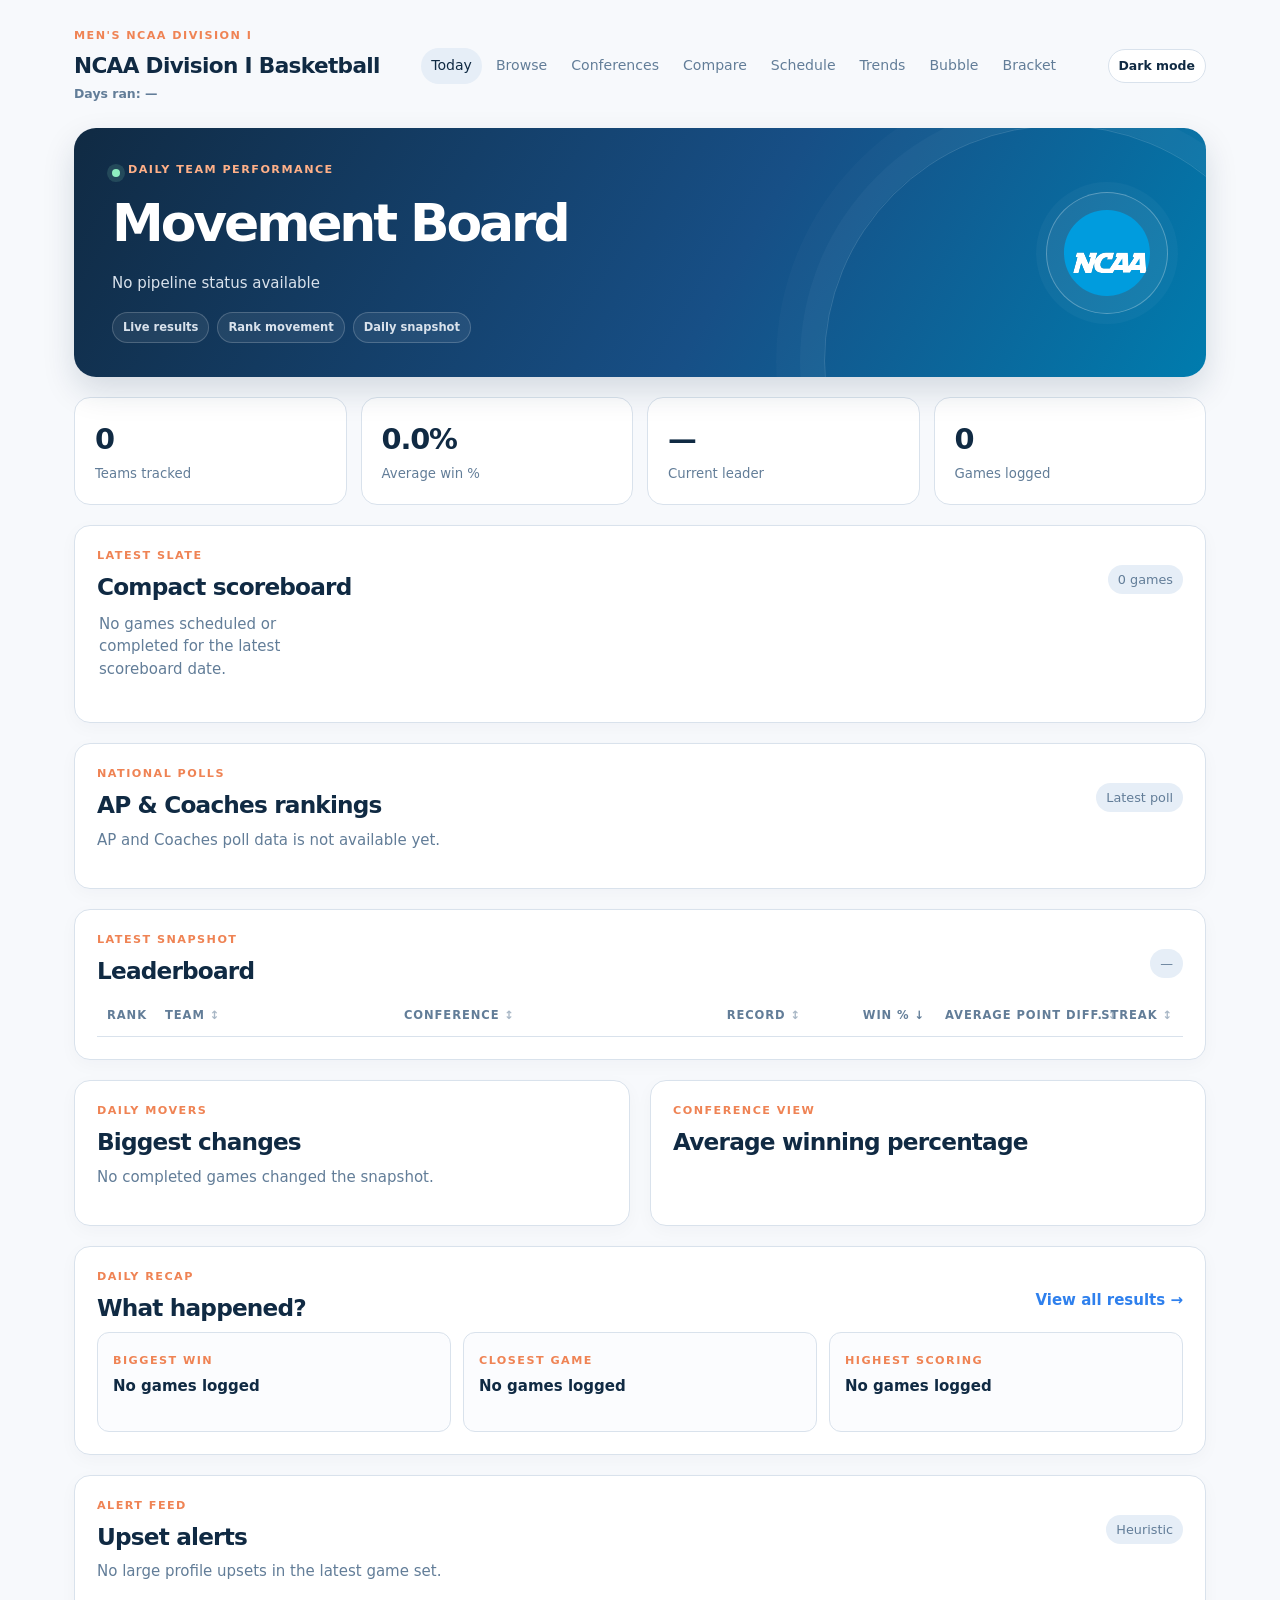
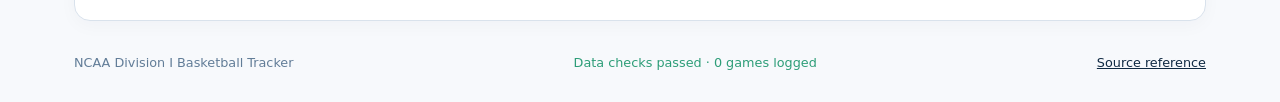
==== commit 8c728694: "feat: add compact expandable scoreboard" ====
--- a/site/index.html
+++ b/site/index.html
@@ -16,7 +16,7 @@
   <main>
     <section class="hero today-hero"><div class="hero-copy"><div class="hero-kicker"><span class="hero-live-dot"></span><p class="eyebrow">Daily team performance</p></div><h2>Movement Board</h2><p class="muted hero-status" id="run-status">Loading tracker data…</p><div class="hero-tags"><span>Live results</span><span>Rank movement</span><span>Daily snapshot</span></div></div><div class="hero-mark"><img src="assets/ncaa-logo.svg" alt="NCAA logo"></div></section>
     <section class="metric-grid" id="metrics"></section>
-    <section class="panel scoreboard-panel"><div class="panel-heading"><div><p class="eyebrow">Latest slate</p><h2>Compact scoreboard</h2></div><span class="pill" id="scoreboard-count">—</span></div><div id="scoreboard" class="scoreboard-strip"></div></section>
+    <section class="panel scoreboard-panel"><div class="panel-heading"><div><p class="eyebrow">Latest slate</p><h2>Compact scoreboard</h2></div><div class="scoreboard-heading-actions"><span class="pill" id="scoreboard-count">—</span><button id="scoreboard-toggle" class="text-link scoreboard-toggle" type="button" hidden aria-expanded="false">View all</button></div></div><div id="scoreboard" class="scoreboard-strip"></div></section>
     <section class="panel polls-panel"><div class="panel-heading"><div><p class="eyebrow">National polls</p><h2>AP &amp; Coaches rankings</h2></div><span class="pill" id="poll-week">Loading…</span></div><div id="polls" class="poll-grid"></div></section>
     <section class="panel"><div class="panel-heading"><div><p class="eyebrow">Latest snapshot</p><h2>Leaderboard</h2></div><span class="pill" id="latest-date">—</span></div><div class="table-wrap"><table id="leaders"><thead><tr><th>Rank</th><th data-sort="item" tabindex="0" title="Sort by team">Team</th><th data-sort="conference" tabindex="0" title="Sort by conference">Conference</th><th data-sort="record" tabindex="0" title="Sort by record">Record</th><th data-sort="win_pct" tabindex="0" title="Sort by win percentage">Win %</th><th data-sort="point_diff" tabindex="0" title="Sort by average point differential">Average point diff.</th><th data-sort="streak" tabindex="0" title="Sort by streak">Streak</th></tr></thead><tbody></tbody></table></div></section>
     <section class="split-grid"><div class="panel"><p class="eyebrow">Daily movers</p><h2>Biggest changes</h2><div id="movers" class="stack-list"></div></div><div class="panel"><p class="eyebrow">Conference view</p><h2>Average winning percentage</h2><div id="conferences" class="bar-list"></div></div></section>
@@ -24,6 +24,6 @@
     <section class="panel"><div class="panel-heading"><div><p class="eyebrow">Alert feed</p><h2>Upset alerts</h2></div><span class="pill">Heuristic</span></div><div id="upsets" class="stack-list"></div></section>
   </main>
   <footer><span>NCAA Division I Basketball Tracker</span><span id="data-quality">Checking data…</span><a href="https://www.ncaa.com/scoreboard/basketball-men/d1" rel="noreferrer">Source reference</a></footer>
-    <script src="assets/app.js?v=39"></script>
+    <script src="assets/app.js?v=41"></script>
 </body>
 </html>
--- a/site/assets/live.css
+++ b/site/assets/live.css
@@ -1,12 +1,42 @@
 .scoreboard-strip {
   display: grid;
-  grid-template-columns: repeat(auto-fill, minmax(220px, 1fr));
-  gap: 10px;
+  grid-template-columns: repeat(auto-fill, minmax(180px, 1fr));
+  gap: 8px;
   overflow: visible;
 }
 
 .score-card {
   min-width: 0;
+  padding: 9px;
+}
+
+.scoreboard-heading-actions {
+  display: flex;
+  align-items: center;
+  justify-content: flex-end;
+  gap: 10px;
+  flex-wrap: wrap;
+}
+
+.scoreboard-toggle {
+  padding: 0;
+  border: 0;
+  background: transparent;
+  cursor: pointer;
+  font: inherit;
+  white-space: nowrap;
+}
+
+.score-card-top {
+  margin-bottom: 2px;
+}
+
+.score-line {
+  padding: 3px 0;
+}
+
+.score-line .team-cell {
+  font-size: .76rem;
 }
 
 .score-card-top > span:last-child {
@@ -30,4 +60,5 @@
 
 @media (max-width:760px) {
   .scoreboard-strip { grid-template-columns: 1fr; }
+  .scoreboard-heading-actions { gap: 7px; }
 }
